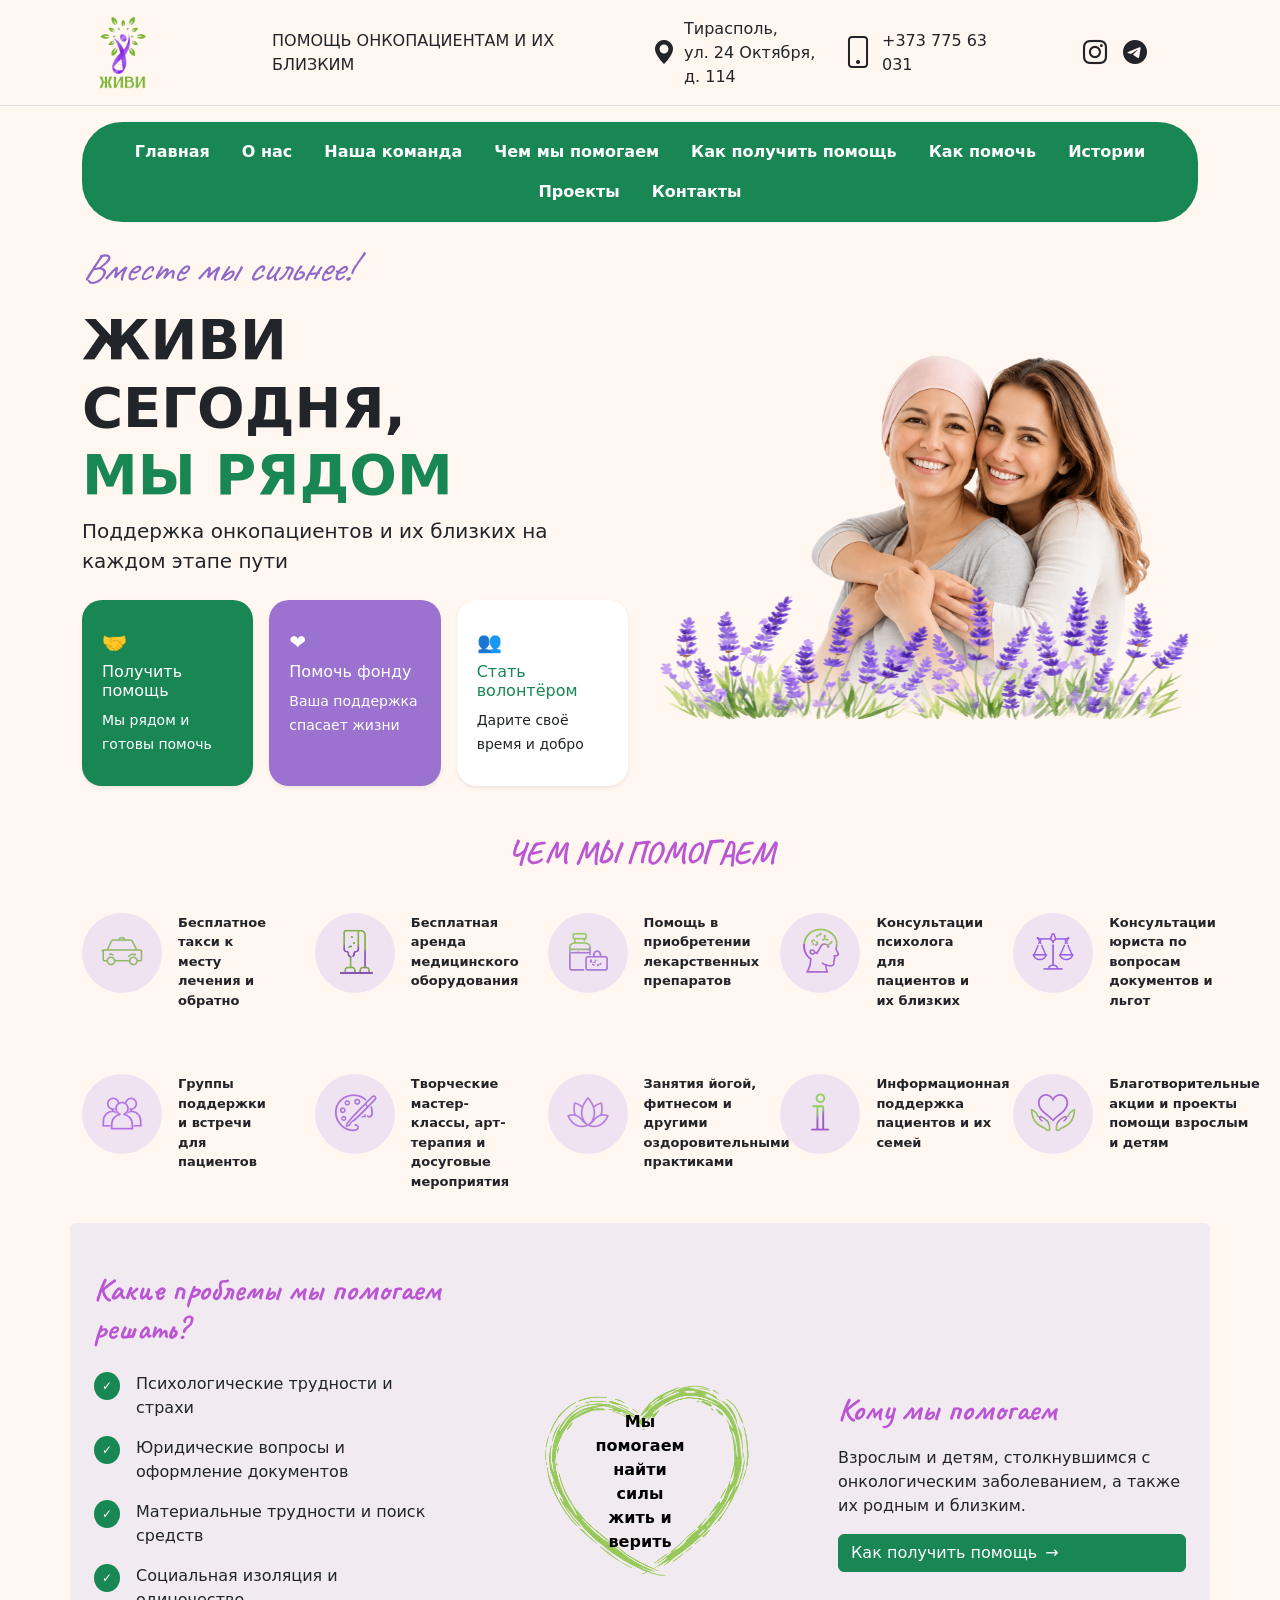
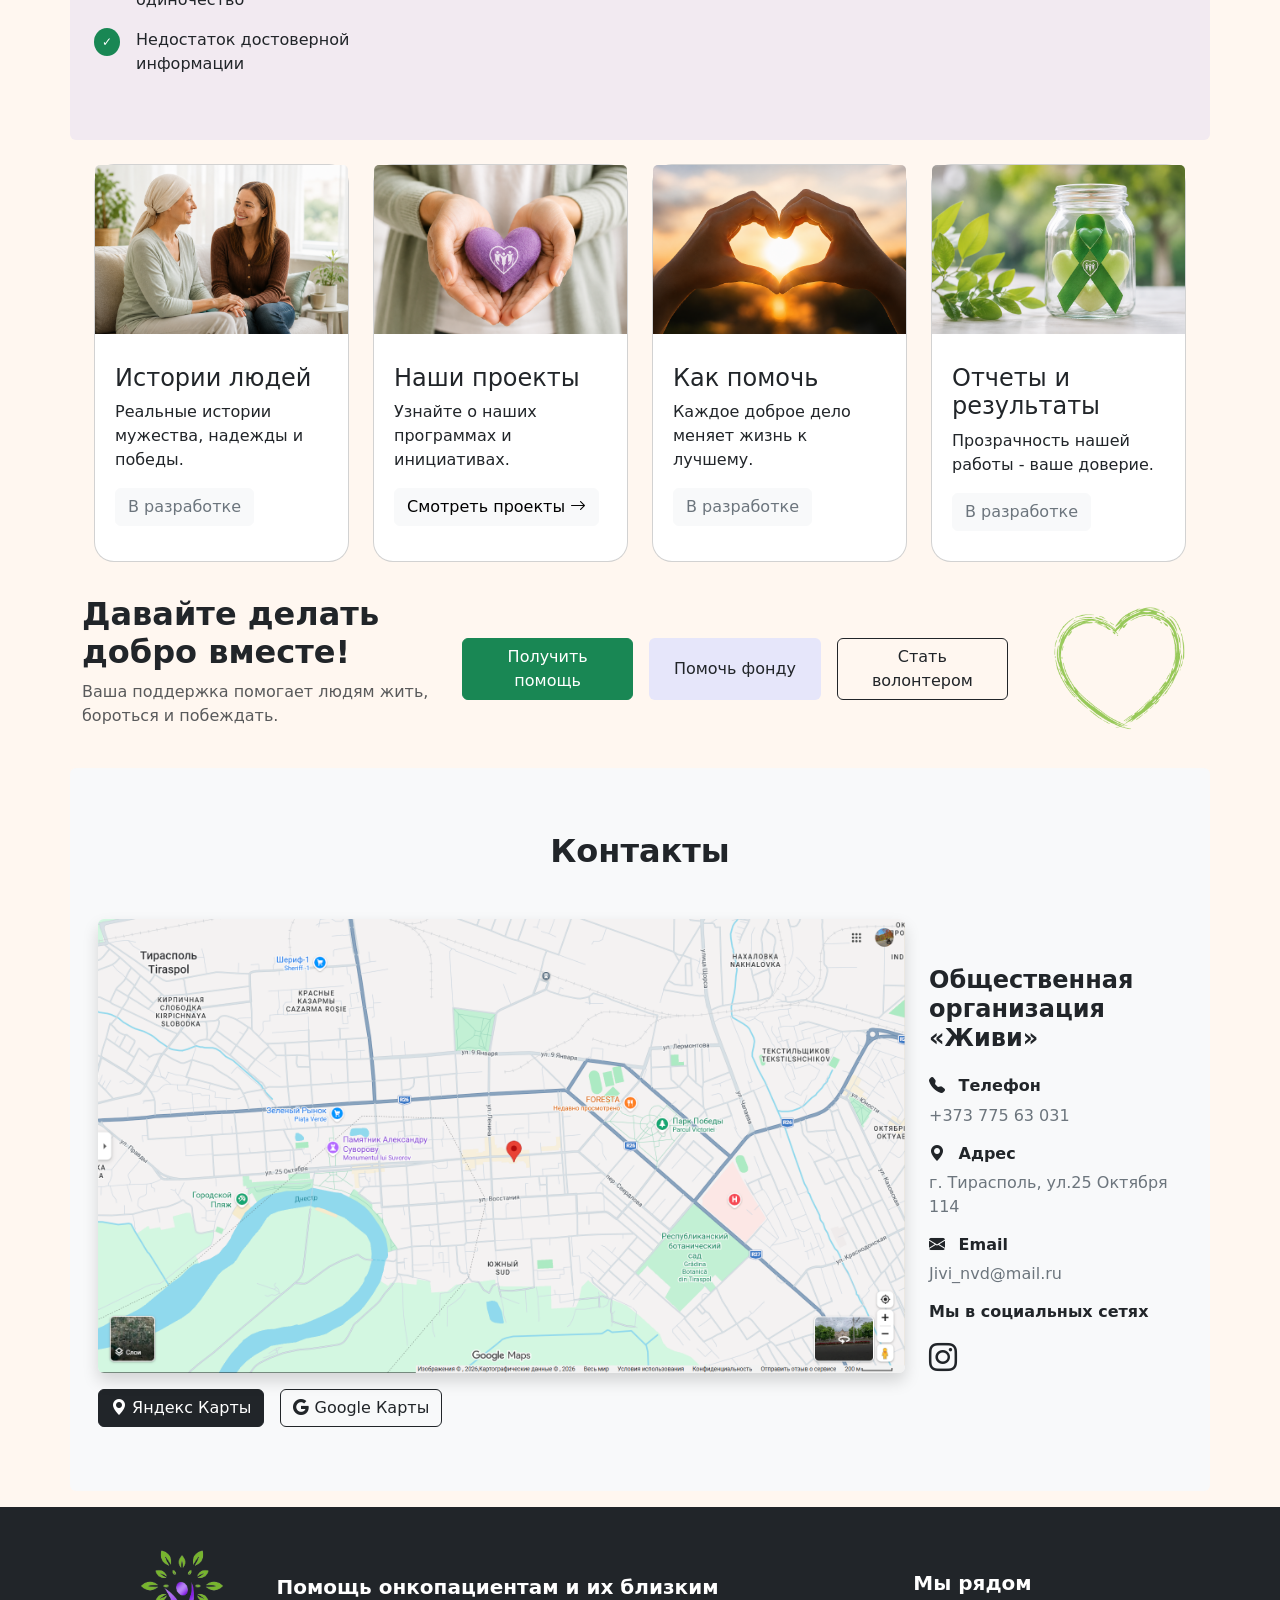
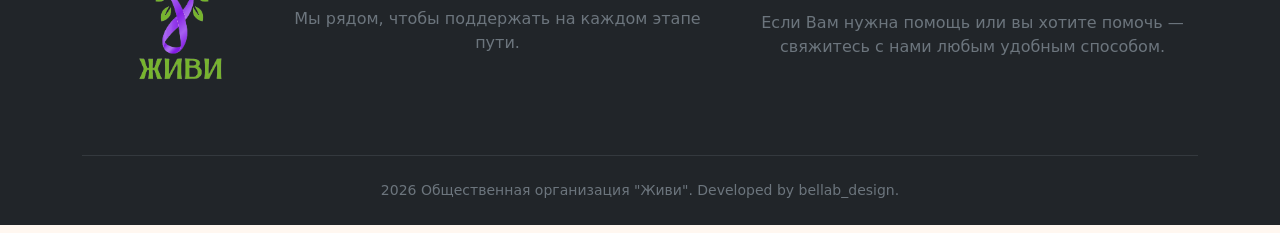
==== index.html @ e3b47ff2 "Изменение ссылок на интсграм, телеграм" ====
<!doctype html>
<html lang="ru">
<head>
    <title>ОО «Живи» — помощь онкологическим больным в Приднестровье</title>
    <meta charset="utf-8">
    <meta name="viewport" content="width=device-width, initial-scale=1">


    <meta name="description"
          content="ОО «Живи» помогает онкологическим больным и их семьям в Приднестровье. Юридическая, психологическая и социальная помощь, поддержка пациентов.">

    <meta name="keywords"
          content="Живи, помощь онкобольным, помощь больным раком, Приднестровье, Тирасполь, благотворительность">

    <meta name="author" content="ОО «Живи»">

    <meta property="og:title" content="ОО «Живи» — помощь и поддержка">

    <meta property="og:description" content="Помощь онкологическим больным и их семьям">

    <meta property="og:type" content="website">

    <meta property="og:image" content="https://jivi.pmr.md/icons/header/logo.png">

    <meta property="og:url" content="https://jivi.pmr.md">

    <meta property="og:locale" content="ru_RU">


    <!-- Favicon -->
    <link rel="icon" href="https://jivi.pmr.md/icons/favicon.png" type="image/png">

    <!-- Bootstrap Icons -->
    <link rel="stylesheet" href="https://cdn.jsdelivr.net/npm/bootstrap-icons@1.11.3/font/bootstrap-icons.min.css">
    <link href="https://fonts.googleapis.com/css2?family=Caveat:wght@400;500;600;700&display=swap" rel="stylesheet">
    <link href="https://cdn.jsdelivr.net/npm/bootstrap@5.3.8/dist/css/bootstrap.min.css" rel="stylesheet"
          integrity="sha384-sRIl4kxILFvY47J16cr9ZwB07vP4J8+LH7qKQnuqkuIAvNWLzeN8tE5YBujZqJLB" crossorigin="anonymous">
    <link rel="stylesheet" href="css/style.css">


    <script type="application/ld+json">
        {
            "@context": "https://schema.org",
            "@type": "NGO",
            "name": "ОО «Живи»",
            "url": "https://jivi.pmr.md",
            "logo": "https://jivi.pmr.md/icons/header/logo.png",
            "description": "Общественная организация «Живи» оказывает помощь людям с онкологическими заболеваниями в Приднестровье.",
            "telephone": "+37377763031",
            "areaServed": {
                "@type": "Place",
                "name": "Приднестровье"
            },
            "address": {
                "@type": "PostalAddress",
                "addressLocality": "Тирасполь",
                "addressCountry": "MD"
            },
            "sameAs": [
                "https://www.instagram.com/jivi.onko.help/"
            ]
        }
    </script>
</head>

<body style="background-color: #FFF7F0;">

<!--Header-->

<header class="border-bottom">
    <div class="container">

        <div class="row align-items-center gy-2">

            <!-- LOGO -->
            <div class="col-12 col-sm-6 col-md-3 col-lg-2 text-center text-sm-start">
                <img src="icons/header/logo7.png" class="img-fluid logo w-50 p-3" alt="Логотип общественной организации «Живи»">
            </div>

            <!-- TITLE -->
            <div class="col-12 col-sm-6 col-md-3 col-lg-4 text-center text-sm-start">
                ПОМОЩЬ ОНКОПАЦИЕНТАМ И ИХ БЛИЗКИМ
            </div>

            <!-- ADDRESS -->
            <div class="col-12 col-md-3 col-lg-2 d-flex justify-content-center justify-content-md-start align-items-center">
                <i class="bi bi-geo-alt-fill me-2 fs-4"></i>
                <div class="text-center text-md-start">
                    Тирасполь,<br>ул. 24 Октября, д. 114
                </div>
            </div>

            <!-- PHONE -->
            <div class="col-12 col-md-3 col-lg-2 d-flex justify-content-center justify-content-md-start align-items-center">
                <i class="bi bi-phone me-2 fs-2"></i>
                <div class="text-center text-md-start">
                    +373 775 63 031
                </div>
            </div>

            <!-- SOCIAL -->
            <div class="col-12 col-lg-2 d-flex justify-content-center gap-3 fs-5">
                <a href="https://www.instagram.com/jivi.onko.help/" class="text-dark fs-4">
                    <i class="bi bi-instagram"></i>
                </a>
                <a href="https://t.me/team_live_pmr" class="text-dark fs-4">
                    <i class="bi bi-telegram"></i>
                </a>
            </div>
        </div>

    </div>
</header>

<main>

    <!--SEO-->

    <h1 class="visually-hidden">
        ОО «Живи» — помощь онкологическим больным в Приднестровье
    </h1>

    <!--Navbar-->

    <nav class="container mt-3">
        <div class="nav-wrapper bg-success">

            <ul class="nav justify-content-center fw-bold">
                <li class="nav-item">
                    <a class="nav-link text-white" href="#">Главная</a>
                </li>
                <li class="nav-item">
                    <h2 class="visually-hidden">О нас</h2>
                    <a class="nav-link text-white" href="aboutUs.html">О нас</a>
                </li>
                <li class="nav-item">
                    <a class="nav-link text-white" href="aboutUs.html">Наша команда</a>
                </li>
                <li class="nav-item">
                    <h2 class="visually-hidden">Чем мы помогаем</h2>
                    <a class="nav-link text-white" href="#howWeHelp">Чем мы помогаем</a>
                </li>
                <li class="nav-item">
                    <h2 class="visually-hidden">Как
                        получить помощь</h2>
                    <a class="nav-link text-white"
                       href="https://script.google.com/macros/s/AKfycbxw59tQyIM1d8YLB3hkDJE_vOP5R05TKjmcQnooV4Htfi9WeLGyunVq6LcLWtBX8lw/exec">Как
                        получить помощь</a>
                </li>
                <li class="nav-item">
                    <h2 class="visually-hidden">Как помочь</h2>
                    <a class="nav-link text-white" href="#">Как помочь</a>
                </li>
                <li class="nav-item">
                    <a class="nav-link text-white" href="#">Истории</a>
                </li>
                <li class="nav-item">
                    <a class="nav-link text-white" href="#">Проекты</a>
                </li>
                <li class="nav-item">
                    <h2 class="visually-hidden">Контакты</h2>
                    <a class="nav-link text-white" href="index.html#contacts">Контакты</a>
                </li>
            </ul>

        </div>
    </nav>

    <!--Hero-->

    <section class="hero p-3 m-3>">
        <div class="container">
            <div class="row align-items-center">

                <!-- Левая колонка -->
                <div class="col-lg-6 text-left text-lg-start">

                    <p class="text-purple fst-italic mb-2 together fs-1">
                        Вместе мы сильнее!
                    </p>

                    <h1 class="display-4 fw-bold">
                        ЖИВИ СЕГОДНЯ,<br>
                        <span class="text-success">МЫ РЯДОМ</span>
                    </h1>

                    <p class="lead mb-4">
                        Поддержка онкопациентов и их близких
                        на каждом этапе пути
                    </p>

                    <div class="row g-3">

                        <div class="col-md-4">
                            <a href="https://script.google.com/macros/s/AKfycbxw59tQyIM1d8YLB3hkDJE_vOP5R05TKjmcQnooV4Htfi9WeLGyunVq6LcLWtBX8lw/exec"
                               class="text-decoration-none">
                                <div class="card h-100 border-0 shadow-sm bg-success text-white">
                                    <div class="card-body">
                                        <h5>🤝</h5>
                                        <h6>Получить помощь</h6>
                                        <small>Мы рядом и готовы помочь</small>
                                    </div>
                                </div>
                            </a>
                        </div>

                        <div class="col-md-4">
                            <div class="card h-100 border-0 shadow-sm text-white"
                                 style="background:#9b72cf;">
                                <div class="card-body">
                                    <h5>❤</h5>
                                    <h6>Помочь фонду</h6>
                                    <small>Ваша поддержка спасает жизни</small>
                                </div>
                            </div>
                        </div>

                        <div class="col-md-4">
                            <div class="card h-100 border-0 shadow-sm">
                                <div class="card-body">
                                    <h5>👥</h5>
                                    <h6 class="text-success">Стать волонтёром</h6>
                                    <small>Дарите своё время и добро</small>
                                </div>
                            </div>
                        </div>

                    </div>

                </div>

                <div class="col-lg-6 text-center pt-3 mt-4">
                    <div class="position-relative d-inline-block">

                        <!-- Основная картинка -->
                        <div class="image-wrapper position-relative">
                            <img src="hero/main2.png"
                                 class="img-fluid"
                                 alt="Поддержка онкопациентов и их близких в Приднестровье">
                            <div class="blur-bottom"></div>
                        </div>

                        <!-- Нижняя картинка -->
                        <img src="hero/purple-lavender.webp"
                             class="position-absolute start-50 translate-middle-x"
                             style="
            bottom: -25px;
            width:100%;
            height:50%;
            z-index:2;
         "
                             alt="">

                    </div>
                </div>


            </div>
        </div>
    </section>


    <!--Чем мы помогаем-->

    <h2 class="text-center mb-4 fw-bold together m-3 p-3" id="howWeHelp">ЧЕМ МЫ ПОМОГАЕМ</h2>

    <div class="container">
        <div class="row row-cols-1 row-cols-sm-2 row-cols-md-3 row-cols-lg-5 g-5">

            <div class="col d-flex align-items-start gap-3">
                <div class="icon-circle">
                    <img src="icons/howWeHelp/1taxi.png"
                         alt="Бесплатное такси для онкопациентов до места лечения">
                </div>
                <p class="help-text fw-bold">Бесплатное такси к месту лечения и обратно</p>
            </div>

            <div class="col d-flex align-items-start gap-3">
                <div class="icon-circle">
                    <img src="icons/howWeHelp/2medEquip.png"
                         alt="Бесплатная аренда медицинского оборудования для пациентов">
                </div>
                <p class="help-text fw-bold">Бесплатная аренда медицинского оборудования</p>
            </div>

            <div class="col d-flex align-items-start gap-3">
                <div class="icon-circle">
                    <img src="icons/howWeHelp/3medc.png"
                         alt="Помощь в приобретении лекарств для онкопациентов">
                </div>
                <p class="help-text fw-bold">Помощь в приобретении лекарственных препаратов</p>
            </div>

            <div class="col d-flex align-items-start gap-3">
                <div class="icon-circle">
                    <img src="icons/howWeHelp/4psycol.png"
                         alt="Психологическая помощь пациентам и их близким">
                </div>
                <p class="help-text fw-bold">Консультации психолога для пациентов и их близких</p>
            </div>

            <div class="col d-flex align-items-start gap-3">
                <div class="icon-circle">
                    <img src="icons/howWeHelp/5lawyer.png"
                         alt="Юридическая помощь онкопациентам по вопросам документов и льгот">
                </div>
                <p class="help-text fw-bold">Консультации юриста по вопросам документов и льгот</p>
            </div>

            <div class="col d-flex align-items-start gap-3">
                <div class="icon-circle">
                    <img src="icons/howWeHelp/6groups.png"
                         alt="Группы поддержки для пациентов и родственников">
                </div>
                <p class="help-text fw-bold">Группы поддержки и встречи для пациентов</p>
            </div>

            <div class="col d-flex align-items-start gap-3">
                <div class="icon-circle">
                    <img src="icons/howWeHelp/7creation.png"
                         alt="Творческие мастер-классы и арт-терапия для пациентов">
                </div>
                <p class="help-text fw-bold">Творческие мастер-классы, арт-терапия и досуговые мероприятия</p>
            </div>

            <div class="col d-flex align-items-start gap-3">
                <div class="icon-circle">
                    <img src="icons/howWeHelp/8fitness.png"  alt="Йога и оздоровительные занятия для пациентов">
                </div>
                <p class="help-text fw-bold">Занятия йогой, фитнесом и другими оздоровительными практиками</p>
            </div>

            <div class="col d-flex align-items-start gap-3">
                <div class="icon-circle">
                    <img src="icons/howWeHelp/9information.png"  alt="Информационная поддержка онкопациентов и семей">
                </div>
                <p class="help-text fw-bold">Информационная поддержка пациентов и их семей</p>
            </div>

            <div class="col d-flex align-items-start gap-3">
                <div class="icon-circle">
                    <img src="icons/howWeHelp/10charityEvents.png" alt="Благотворительные мероприятия общественной организации «Живи»">
                </div>
                <p class="help-text fw-bold">Благотворительные акции и проекты помощи взрослым и детям</p>
            </div>

        </div>
    </div>

    <!--Какие проблемы мы помогаем решать-->

    <div class="container rounded py-5 background-decor mt-3" style="background:#F2EAF1;">
        <div class="container">

            <div class="row align-items-center g-4">

                <!-- LEFT -->
                <div class="col-12 col-lg-4">

                    <h2 class="fw-bold mb-4 together">Какие проблемы мы помогаем решать?</h2>

                    <ul class="list-unstyled">
                        <li class="d-flex align-items-start mb-3">
                            <span class="badge rounded-circle bg-success me-3 p-2">✓</span>
                            Психологические трудности и страхи
                        </li>

                        <li class="d-flex align-items-start mb-3">
                            <span class="badge rounded-circle bg-success me-3 p-2">✓</span>
                            Юридические вопросы и оформление документов
                        </li>

                        <li class="d-flex align-items-start mb-3">
                            <span class="badge rounded-circle bg-success me-3 p-2">✓</span>
                            Материальные трудности и поиск средств
                        </li>

                        <li class="d-flex align-items-start mb-3">
                            <span class="badge rounded-circle bg-success me-3 p-2">✓</span>
                            Социальная изоляция и одиночество
                        </li>

                        <li class="d-flex align-items-start">
                            <span class="badge rounded-circle bg-success me-3 p-2">✓</span>
                            Недостаток достоверной информации
                        </li>
                    </ul>

                </div>

                <!-- CENTER -->
                <div class="col-12 col-lg-4 text-center">

                    <div class="position-relative d-inline-block">

                        <img src="img/heart.png" class="img-fluid" style="max-width:260px;" alt="Символ заботы и поддержки пациентов">

                        <div class="position-absolute top-50 start-50 translate-middle text-black fw-bold px-3">
                            Мы помогаем найти силы жить и верить
                        </div>

                    </div>

                </div>

                <!-- RIGHT -->
                <div class="col-12 col-lg-4">

                    <h2 class="fw-bold together">Кому мы помогаем</h2>

                    <p class="mt-3">
                        Взрослым и детям, столкнувшимся с онкологическим заболеванием,
                        а также их родным и близким.
                    </p>

                    <a href="https://script.google.com/macros/s/AKfycbxw59tQyIM1d8YLB3hkDJE_vOP5R05TKjmcQnooV4Htfi9WeLGyunVq6LcLWtBX8lw/exec"
                       class="btn btn-success mt-3 d-flex align-items-center gap-2">
                        Как получить помощь <span>→</span>
                    </a>

                </div>

            </div>
        </div>
    </div>

    <!--Разделы-->

    <div class="container p-4">
        <div class="row row-cols-1 row-cols-md-4 row-cols-sm-3 row-cols-xs-3 g-4">
            <div class="col">
                <div class="card h-100">
                    <img src="img/sections/stories.png" class="card-img-top" alt="Истории пациентов и людей, получивших поддержку">
                    <div class="card-body">
                        <h4 class="card-title">Истории людей</h4>
                        <p class="card-text">Реальные истории мужества, надежды и победы.</p>
                        <button type="button" class="btn btn-light text-secondary">В разработке</button>
                    </div>
                </div>
            </div>
            <div class="col">
                <div class="card h-100">
                    <img src="img/sections/projects.png" class="card-img-top" alt="Проекты общественной организации «Живи»">
                    <div class="card-body">
                        <h4 class="card-title">Наши проекты</h4>
                        <p class="card-text">Узнайте о наших программах и инициативах.</p>
                        <button type="button" class="btn btn-light">Смотреть проекты <i class="bi bi-arrow-right"></i>
                        </button>
                    </div>
                </div>
            </div>
            <div class="col">
                <div class="card h-100">
                    <img src="img/sections/howToHelp.png" class="card-img-top" alt="Способы помочь общественной организации «Живи»">
                    <div class="card-body">
                        <h4 class="card-title">Как помочь</h4>
                        <p class="card-text">Каждое доброе дело меняет жизнь к лучшему.</p>
                        <button type="button" class="btn btn-light text-secondary">В разработке</button>
                    </div>
                </div>
            </div>
            <div class="col">
                <div class="card h-100">
                    <img src="img/sections/reportsAndResults.png" class="card-img-top" alt="Отчеты и результаты работы организации «Живи»">
                    <div class="card-body">
                        <h4 class="card-title">Отчеты и результаты</h4>
                        <p class="card-text">Прозрачность нашей работы - ваше доверие.</p>
                        <button type="button" class="btn btn-light text-secondary">В разработке</button>
                    </div>
                </div>
            </div>
        </div>
    </div>

    <!--Новости и мероприятия-->
    <!--<div class="container p-4">
        <div class="row g-4">

            &lt;!&ndash; ЛЕВАЯ КОЛОНКА &ndash;&gt;
            <div class="col-lg-7">

                <div class="light-lavender rounded p-3 h-100">

                    <h2 class="text-center mb-4 fw-bold together">
                        Новости и мероприятия
                    </h2>

                    <div class="row row-cols-1 row-cols-md-3 g-3">

                        <div class="col">
                            <div class="card h-100">
                                <img src="img/sections/stories.png" class="card-img-top"
                                     style="height: 160px; object-fit: cover;" alt="">
                                <div class="card-body">
                                    <h5 class="card-title">22.07.2026</h5>
                                    <p class="card-text">Занятие по йоге для наших подопечных</p>
                                </div>
                            </div>
                        </div>

                        <div class="col">
                            <div class="card h-100">
                                <img src="img/sections/reportsAndResults.png" class="card-img-top"
                                     style="height: 160px; object-fit: cover;" alt="">
                                <div class="card-body">
                                    <h5 class="card-title">12.09.2026</h5>
                                    <p class="card-text">Благотворительная акция "Подари надежду"</p>
                                </div>
                            </div>
                        </div>

                        <div class="col">
                            <div class="card h-100">
                                <img src="img/sections/projects.png" class="card-img-top"
                                     style="height: 160px; object-fit: cover;" alt="">
                                <div class="card-body">
                                    <h5 class="card-title">08.11.2026</h5>
                                    <p class="card-text">Группа поддержки для пациентов и их близких</p>
                                </div>
                            </div>
                        </div>

                    </div>
                </div>

            </div>

            &lt;!&ndash; ПРАВАЯ КОЛОНКА &ndash;&gt;
            <div class="col-lg-5">

                <div class="light-lavender rounded p-3 h-100">

                    &lt;!&ndash; ПАРТНЕРЫ &ndash;&gt;
                    <h2 class="text-center mb-4 fw-bold together">
                        Наши партнеры
                    </h2>

                    <div class="card mb-4">
                        <div class="card-body">
                            <h5 class="card-title">Партнерская организация</h5>
                            <h6 class="card-subtitle mb-2 text-muted">Поддержка проекта</h6>
                            <div class="d-flex flex-wrap gap-3 align-items-center">

                                <img src="img/sections/howToHelp.png" class="partner-logo" alt="">
                                <img src="img/sections/projects.png" class="partner-logo" alt="">
                                <img src="img/sections/reportsAndResults.png" class="partner-logo" alt="">
                                <img src="img/sections/stories.png" class="partner-logo" alt="">

                            </div>
                        </div>
                    </div>

                    &lt;!&ndash; ОТЗЫВЫ &ndash;&gt;
                    <h2 class="text-center mb-4 fw-bold together">
                        Отзывы
                    </h2>

                    <div id="carouselExampleDark" class="carousel carousel-dark slide">

                        <div class="carousel-indicators">
                            <button type="button" data-bs-target="#carouselExampleDark" data-bs-slide-to="0"
                                    class="active"></button>
                            <button type="button" data-bs-target="#carouselExampleDark" data-bs-slide-to="1"></button>
                            <button type="button" data-bs-target="#carouselExampleDark" data-bs-slide-to="2"></button>
                        </div>

                        <div class="carousel-inner">

                            <div class="carousel-item active" data-bs-interval="3000">
                                <img src="img/sections/stories.png"
                                     class="d-block w-100"
                                     style="height: 220px; object-fit: cover;"
                                     alt="">
                                <div class="carousel-caption d-none d-md-block">
                                    <h5>Отзыв 1</h5>
                                    <p>Очень хороший проект</p>
                                </div>
                            </div>

                            <div class="carousel-item" data-bs-interval="3000">
                                <img src="img/sections/projects.png"
                                     class="d-block w-100"
                                     style="height: 220px; object-fit: cover;"
                                     alt="">
                                <div class="carousel-caption d-none d-md-block">
                                    <h5>Отзыв 2</h5>
                                    <p>Спасибо за помощь</p>
                                </div>
                            </div>

                            <div class="carousel-item" data-bs-interval="3000">
                                <img src="img/sections/reportsAndResults.png"
                                     class="d-block w-100"
                                     style="height: 220px; object-fit: cover;"
                                     alt="">
                                <div class="carousel-caption d-none d-md-block">
                                    <h5>Отзыв 3</h5>
                                    <p>Отличная организация</p>
                                </div>
                            </div>

                        </div>

                        <button class="carousel-control-prev" type="button" data-bs-target="#carouselExampleDark"
                                data-bs-slide="prev">
                            <span class="carousel-control-prev-icon"></span>
                        </button>

                        <button class="carousel-control-next" type="button" data-bs-target="#carouselExampleDark"
                                data-bs-slide="next">
                            <span class="carousel-control-next-icon"></span>
                        </button>

                    </div>

                </div>
            </div>

        </div>
    </div>-->

    <!--Давайте делать добро вместе-->

    <div class="container">
        <div class="row align-items-center g-4">

            <!-- ЛЕВАЯ ЧАСТЬ (текст) -->
            <div class="col-lg-4 col-12">
                <h2 class="fw-bold">
                    Давайте делать добро вместе!
                </h2>

                <p class="text-muted">
                    Ваша поддержка помогает людям жить, бороться и побеждать.
                </p>
            </div>

            <!-- ЦЕНТР (кнопки) -->
            <div class="col-lg-6 col-12 d-flex gap-3">


                <a href="https://script.google.com/macros/s/AKfycbxw59tQyIM1d8YLB3hkDJE_vOP5R05TKjmcQnooV4Htfi9WeLGyunVq6LcLWtBX8lw/exec"
                   class="btn btn-success w-100">
                    Получить помощь
                </a>

                <button class="btn btn-purple w-100">
                    Помочь фонду
                </button>

                <button class="btn btn-outline-dark w-100">
                    Стать волонтером
                </button>

            </div>

            <!-- ПРАВАЯ ЧАСТЬ (картинка) -->
            <div class="col-lg-2 col-12 text-center">
                <img src="img/heart.png" class="img-fluid" alt="">
            </div>

        </div>
    </div>

    <!-- КОНТАКТЫ -->

    <div class="container rounded p-3 my-3 bg-light">
        <section id="contacts" class="py-5 bg-light">

            <div class="container">

                <h2 class="text-center fw-bold mb-5">
                    Контакты
                </h2>

                <div class="row g-4 align-items-center">

                    <!-- КАРТА -->
                    <div class="col-lg-9">

                        <div class="ratio ratio-16x9 rounded overflow-hidden shadow">
                            <img
                                    src="img/map.png"
                                    alt="Расположение офиса ОО «Живи» в Тирасполе на карте"
                                    class="img-fluid"
                                    loading="lazy">
                        </div>

                        <div class="d-flex gap-3 mt-3">

                            <a href="https://yandex.md/maps/-/CTf3eS15"
                               target="_blank"
                               class="btn btn-dark">
                                <i class="bi bi-geo-alt-fill"></i>
                                Яндекс Карты
                            </a>

                            <a href="https://maps.app.goo.gl/hHtGGGiTGszc2ZJ8A"
                               target="_blank"
                               class="btn btn-outline-dark">
                                <i class="bi bi-google"></i>
                                Google Карты
                            </a>

                        </div>

                    </div>


                    <!-- ИНФОРМАЦИЯ -->
                    <div class="col-lg-3">

                        <h4 class="fw-bold mb-4">
                            Общественная организация «Живи»
                        </h4>


                        <div class="mb-3">
                            <h6 class="fw-bold">
                                <i class="bi bi-telephone-fill me-2"></i>
                                Телефон
                            </h6>

                            <p class="text-secondary">
                                +373 775 63 031
                            </p>
                        </div>


                        <div class="mb-3">
                            <h6 class="fw-bold">
                                <i class="bi bi-geo-alt-fill me-2"></i>
                                Адрес
                            </h6>

                            <p class="text-secondary">
                                г. Тирасполь, ул.25 Октября 114
                            </p>
                        </div>


                        <div class="mb-3">
                            <h6 class="fw-bold">
                                <i class="bi bi-envelope-fill me-2"></i>
                                Email
                            </h6>

                            <p class="text-secondary">
                                Jivi_nvd@mail.ru
                            </p>
                        </div>


                        <div>
                            <h6 class="fw-bold mb-3">
                                Мы в социальных сетях
                            </h6>

                            <div class="d-flex gap-3">

                                <a href="https://www.instagram.com/jivi.onko.help/"
                                   class="fs-3 text-dark">
                                    <i class="bi bi-instagram"></i>
                                </a>

                            </div>

                        </div>

                    </div>

                </div>

            </div>

        </section>
    </div>

</main>

<!-- footer -->

<footer class="bg-dark text-white py-2">
    <div class="container ">

        <div class="row g-4 align-items-center justify-content-center text-center">

            <!-- 1 КОЛОНКА -->
            <div class="col-lg-2 col-md-6 col-12 ">

                <img src="icons/header/logo.png" alt="Логотип общественной организации «Живи»" style="height:200px;" class="mb-3">
            </div>

            <!-- 2 КОЛОНКА -->
            <div class="col-lg-5 col-md-6 col-12">

                <h5 class="fw-bold">
                    Помощь онкопациентам и их близким
                </h5>

                <p class="text-secondary">
                    Мы рядом, чтобы поддержать на каждом этапе пути.
                </p>
            </div>


            <!-- 4 КОЛОНКА -->

            <!-- 5 КОЛОНКА -->
            <div class="col-lg-5 col-md-6 col-12">
                <h5 class="fw-bold mb-3">Мы рядом</h5>

                <p class="text-secondary">
                    Если Вам нужна помощь или вы хотите помочь —
                    свяжитесь с нами любым удобным способом.
                </p>
            </div>

        </div>

        <!-- НИЖНЯЯ ЛИНИЯ -->
        <hr class="border-secondary my-4">

        <div class="text-center text-secondary small mb-3">
            2026 Общественная организация "Живи". Developed by bellab_design.
        </div>


    </div>
</footer>


<!--<script src="js/tires.js"></script>
<script src="js/navbar.js"></script>-->

<script src="https://cdn.jsdelivr.net/npm/bootstrap@5.3.8/dist/js/bootstrap.bundle.min.js"
        integrity="sha384-FKyoEForCGlyvwx9Hj09JcYn3nv7wiPVlz7YYwJrWVcXK/BmnVDxM+D2scQbITxI"
        crossorigin="anonymous"></script>

</body>
</html>
---- css/style.css ----
.nav-wrapper {
  border-radius: 40px;
  padding: 10px 20px;
}


.together{
    font-family: 'Caveat', cursive;
    color: #BA55D3;
}

.violetHeart{
      width: 70%;
      max-width: 600px;
      height: auto;
}

.icon-circle {
  width: 80px;
  height: 80px;

  background-color: rgba(146, 112, 255, 0.2);

  border-radius: 70%;

  display: flex;
  justify-content: center;
  align-items: center;

  flex-shrink: 0; /* чтобы не сжимался в flex-контейнере */
}

.icon-circle img {
  width: 64px;
  height: 64px;

  object-fit: contain; /* сохраняет пропорции */
  flex-shrink: 0;      /* не деформируется в flex */
  display: block;
}

.icon-circle {
  background: rgba(146, 112, 255, 0.15);
  transition: 0.3s;
}

.icon-circle:hover {
  background: rgba(146, 112, 255, 0.3);
  transform: scale(1.05);
}

.help-text{
    font-size: 13px;
}

.background-decor {
  position: relative;
  overflow: hidden;
}

.violetHeart img {
    max-width: 180px;
}

.text-purple{
    color:#8f67c9;
}

.card{
    border-radius:20px;
}

.card-body{
    padding:30px 20px;
}

.partner-logo {
  height: 50px;
  width: auto;
  object-fit: contain;
  transition: 0.3s;
}

.light-lavender,
.btn-purple{
background-color: #E6E6FA;
}

.blur-bottom {
    position: absolute;
    bottom: 0;
    left: 0;
    width: 100%;
    height: 120px;
    background: linear-gradient(
        to bottom,
        transparent,
        #FFF7F0
    );
    pointer-events: none;
}
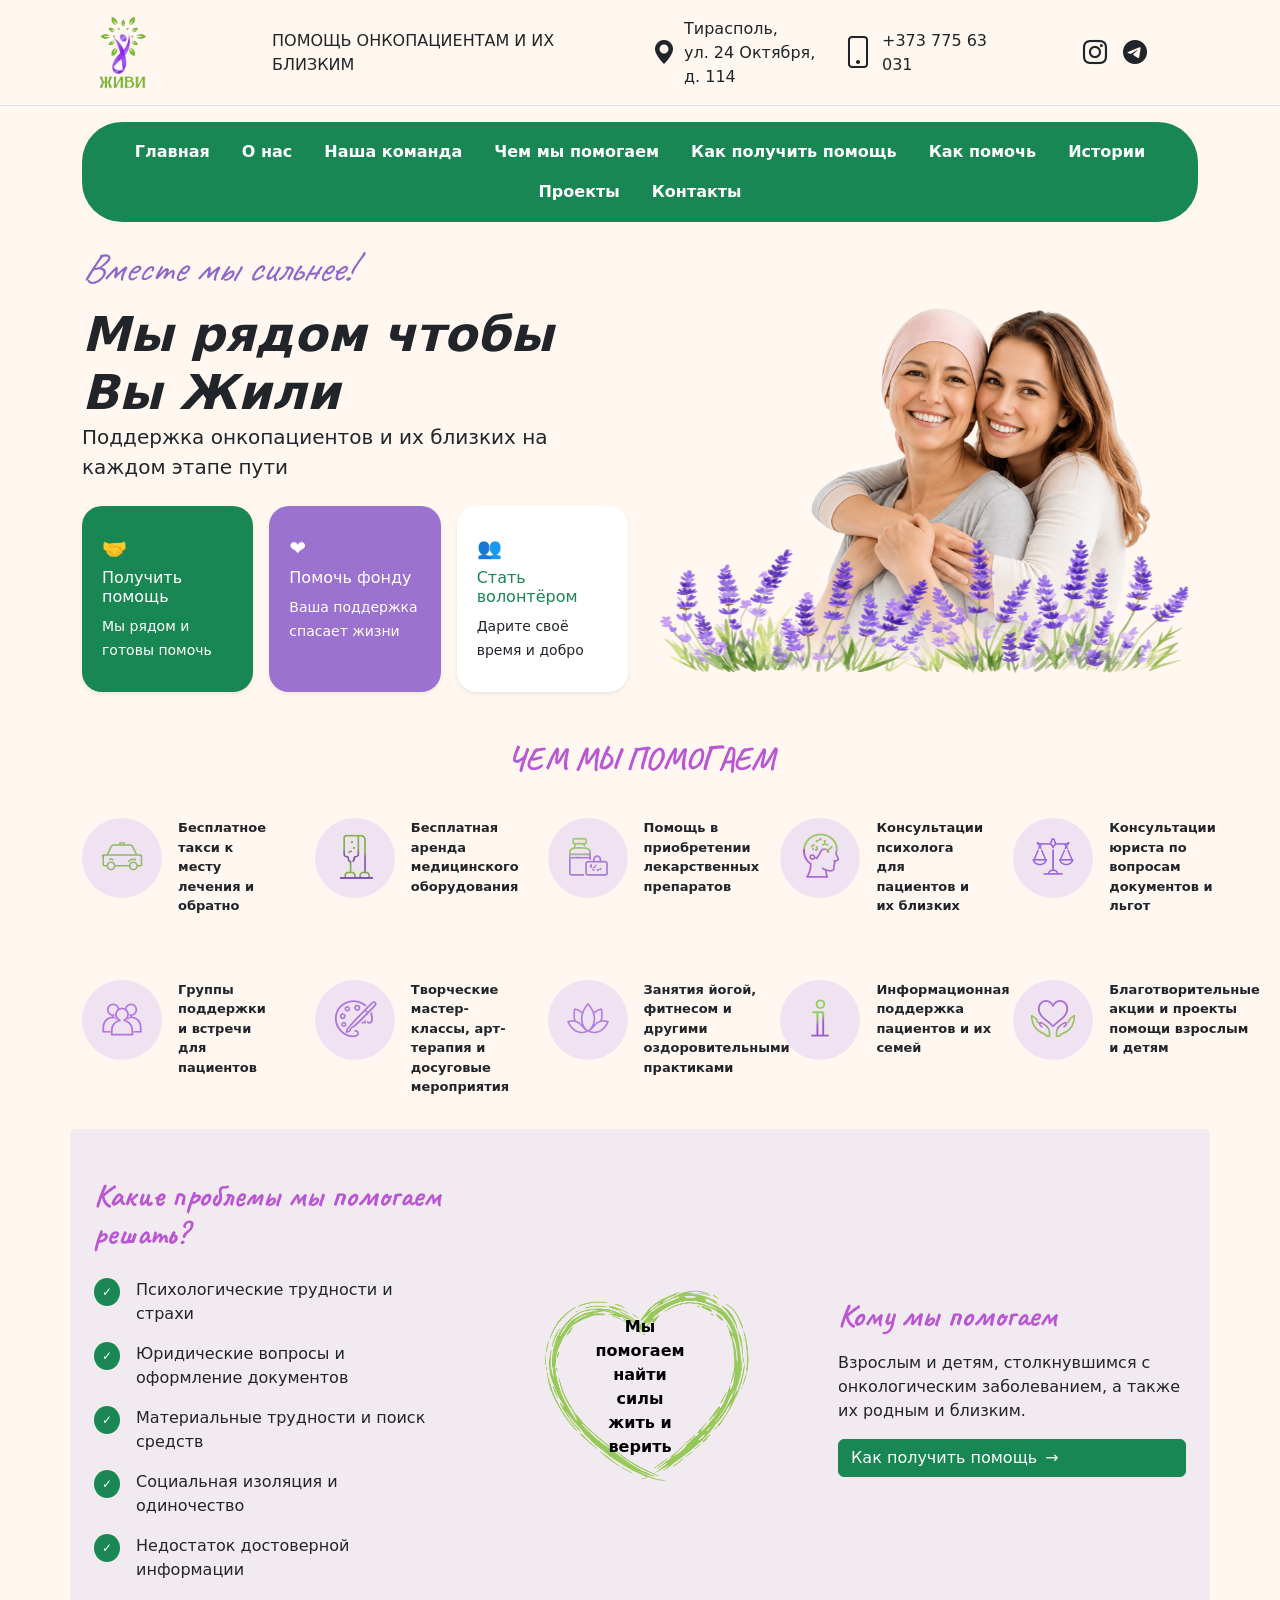
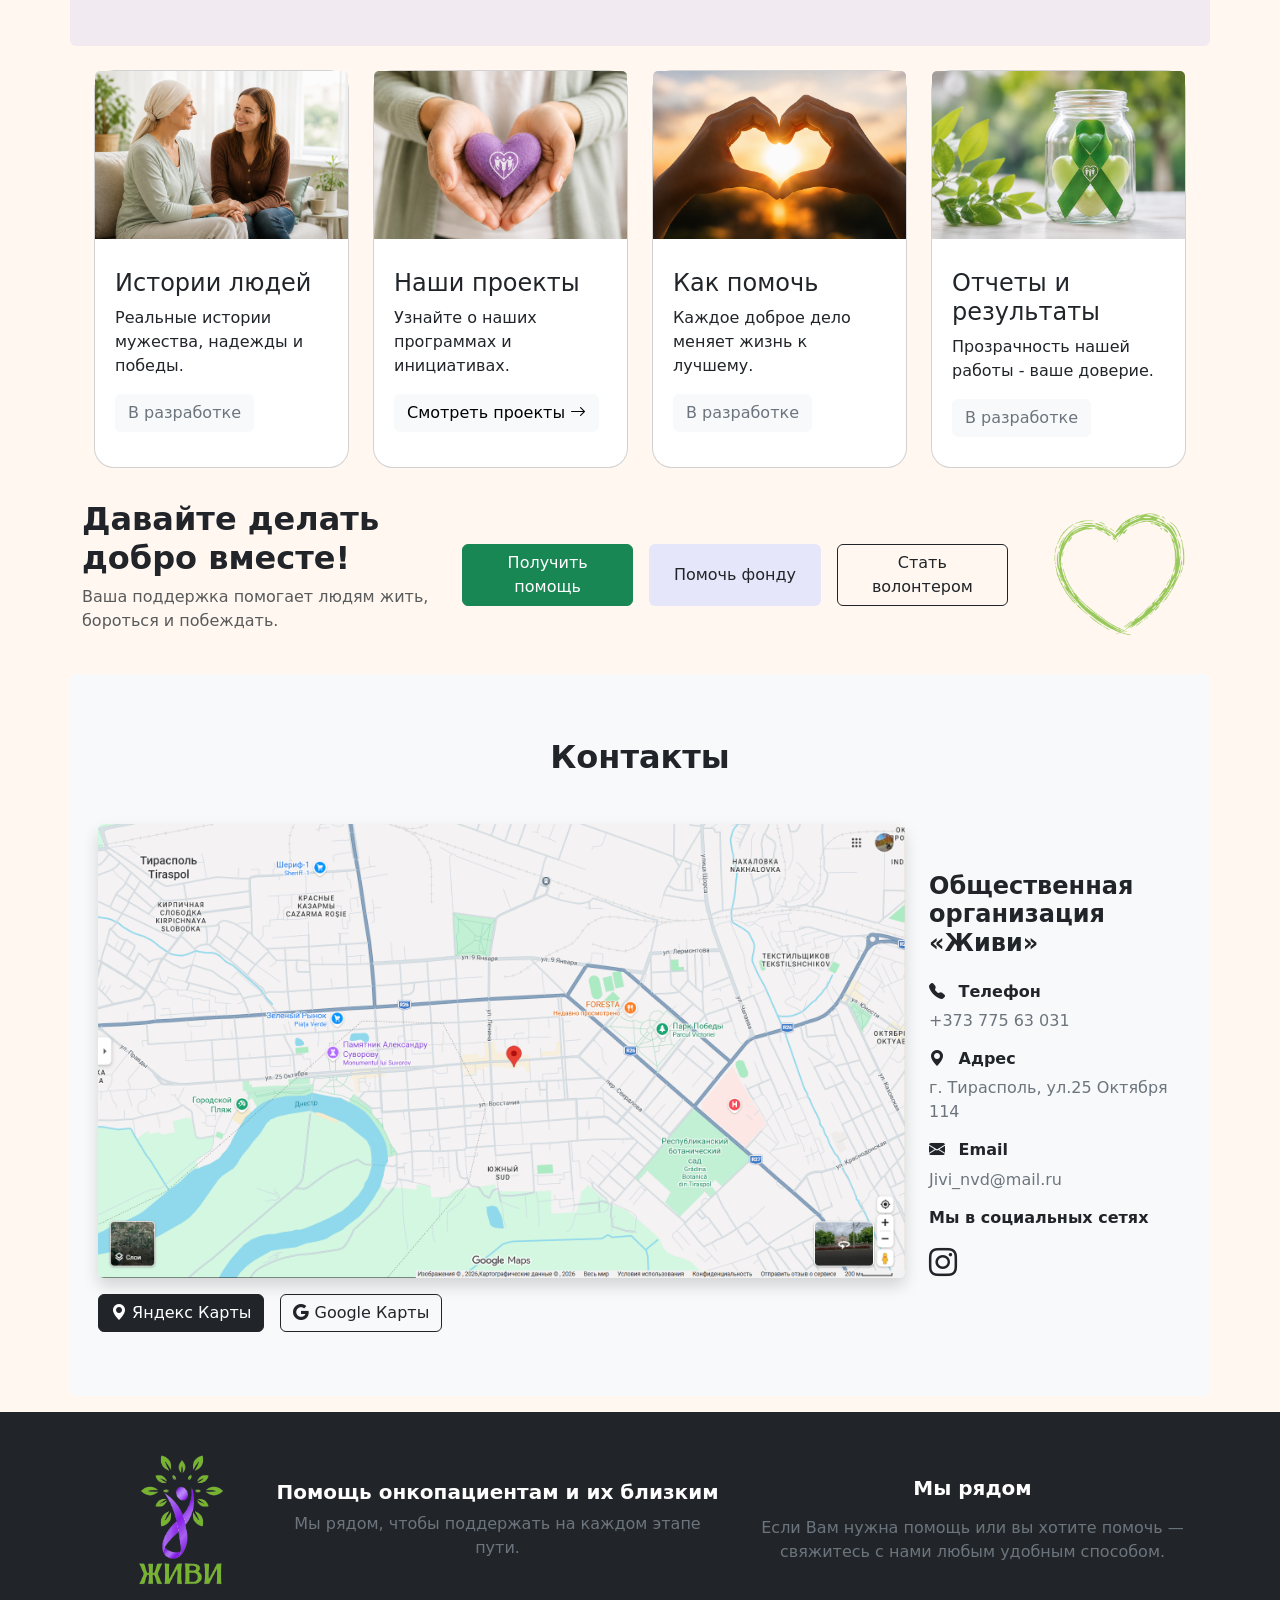
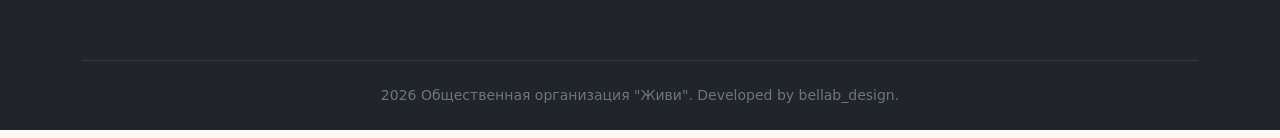
==== commit 892d6363: "Мы рядом чтобы Вы Жили" ====
--- a/index.html
+++ b/index.html
@@ -26,6 +26,7 @@
 
     <meta property="og:locale" content="ru_RU">
 
+    <link rel="canonical" href="https://jivi.pmr.md/">
 
     <!-- Favicon -->
     <link rel="icon" href="https://jivi.pmr.md/icons/favicon.png" type="image/png">
@@ -179,10 +180,9 @@
                         Вместе мы сильнее!
                     </p>
 
-                    <h1 class="display-4 fw-bold">
-                        ЖИВИ СЕГОДНЯ,<br>
-                        <span class="text-success">МЫ РЯДОМ</span>
-                    </h1>
+                    <div class="display-5 fw-bold fst-italic">
+                        Мы рядом чтобы Вы Жили<br>
+                    </div>
 
                     <p class="lead mb-4">
                         Поддержка онкопациентов и их близких
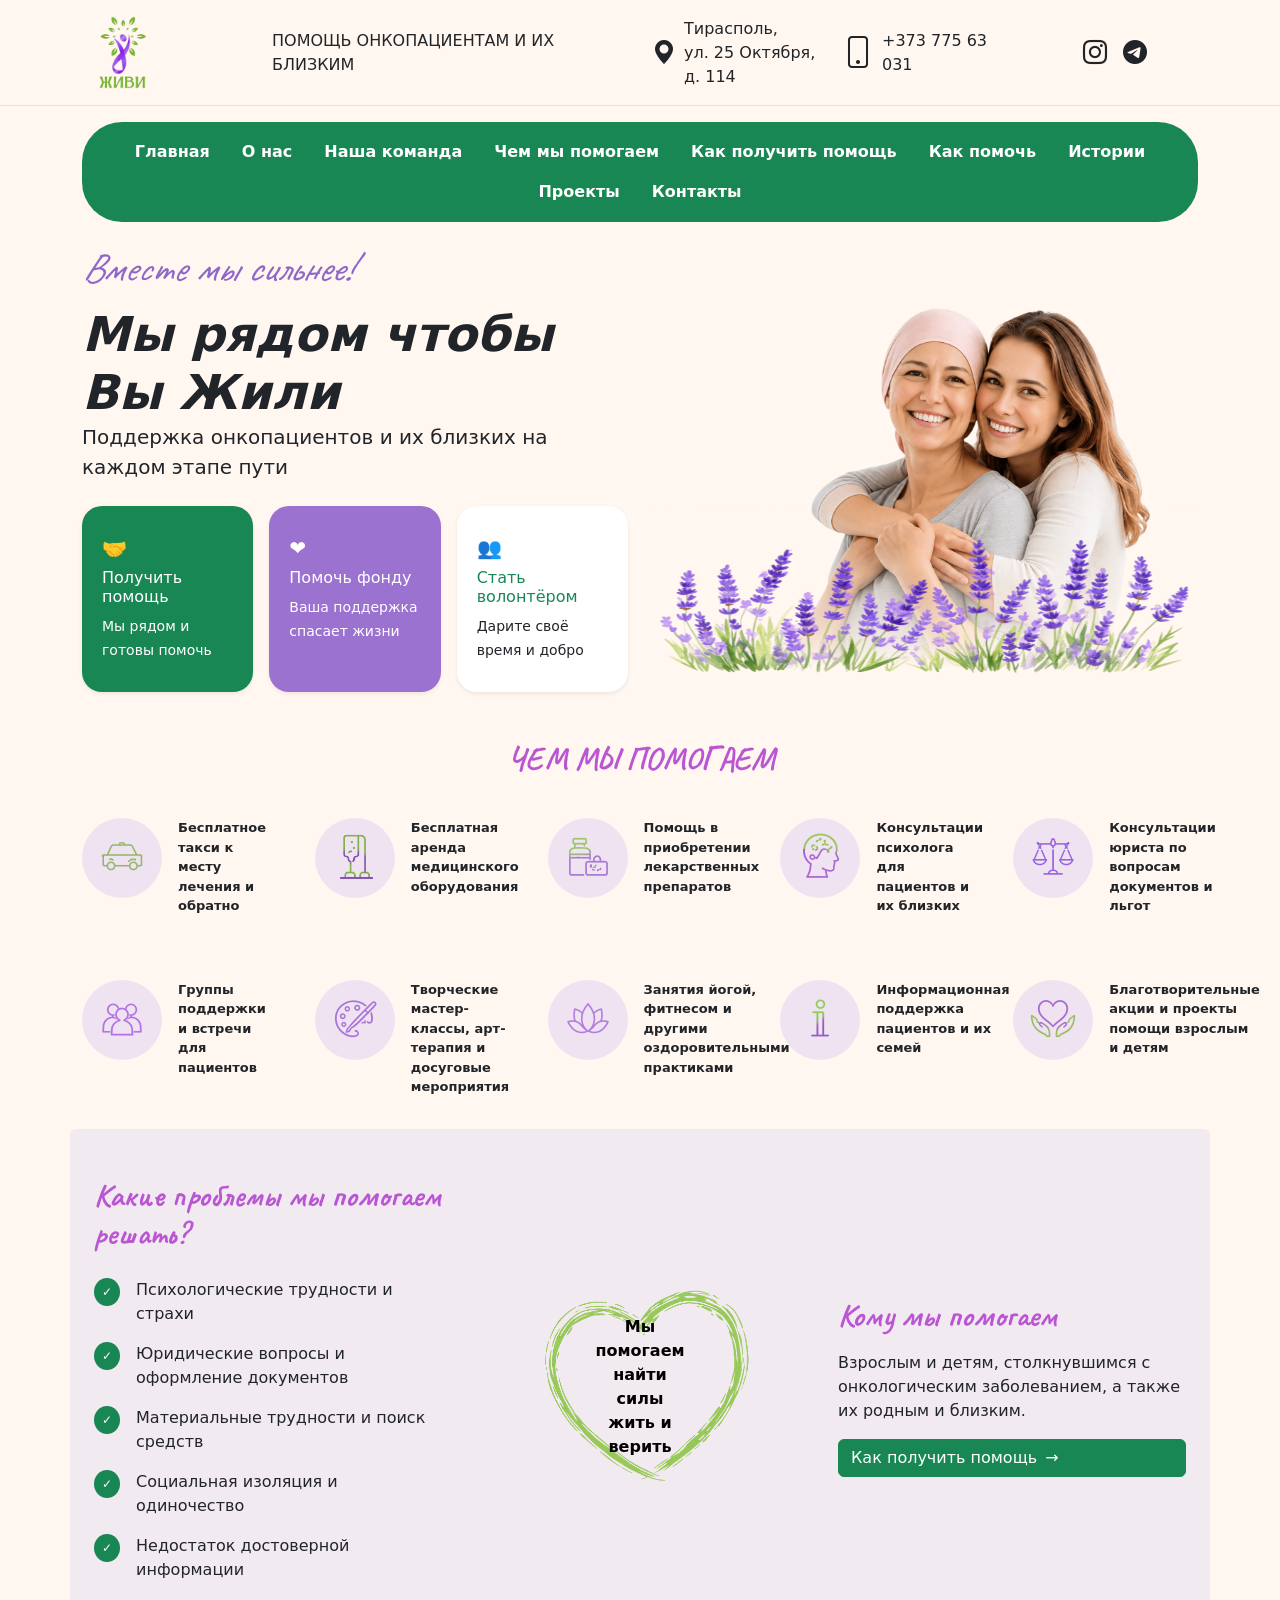
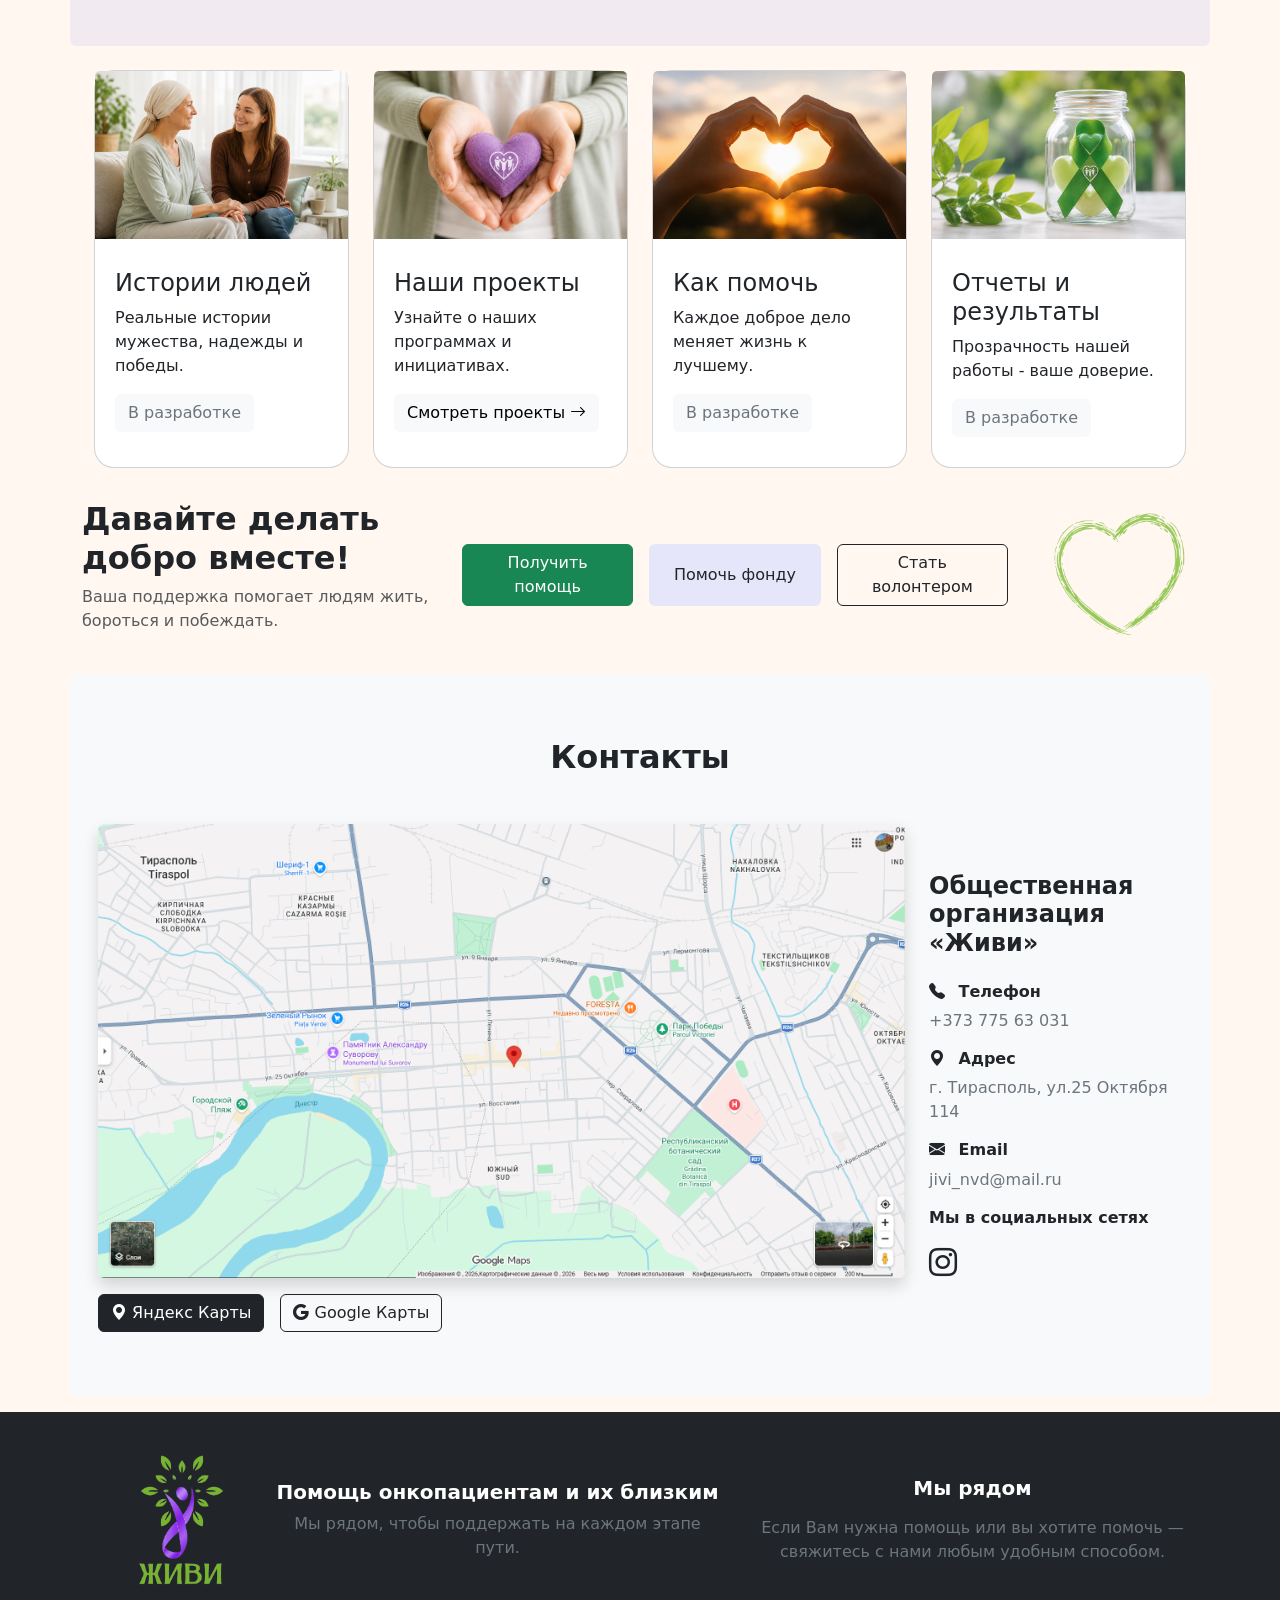
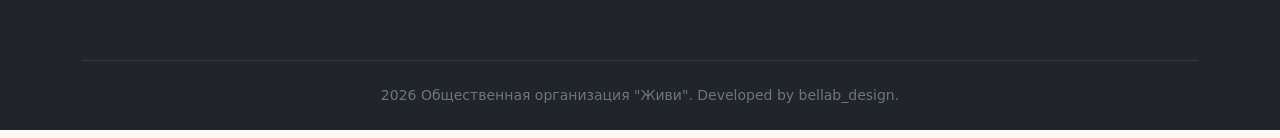
==== commit aa82ae88: "Исправлен адрес" ====
--- a/index.html
+++ b/index.html
@@ -87,7 +87,7 @@
             <div class="col-12 col-md-3 col-lg-2 d-flex justify-content-center justify-content-md-start align-items-center">
                 <i class="bi bi-geo-alt-fill me-2 fs-4"></i>
                 <div class="text-center text-md-start">
-                    Тирасполь,<br>ул. 24 Октября, д. 114
+                    Тирасполь,<br>ул. 25 Октября, д. 114
                 </div>
             </div>
 
@@ -746,7 +746,7 @@
                             </h6>
 
                             <p class="text-secondary">
-                                Jivi_nvd@mail.ru
+                                jivi_nvd@mail.ru
                             </p>
                         </div>
 
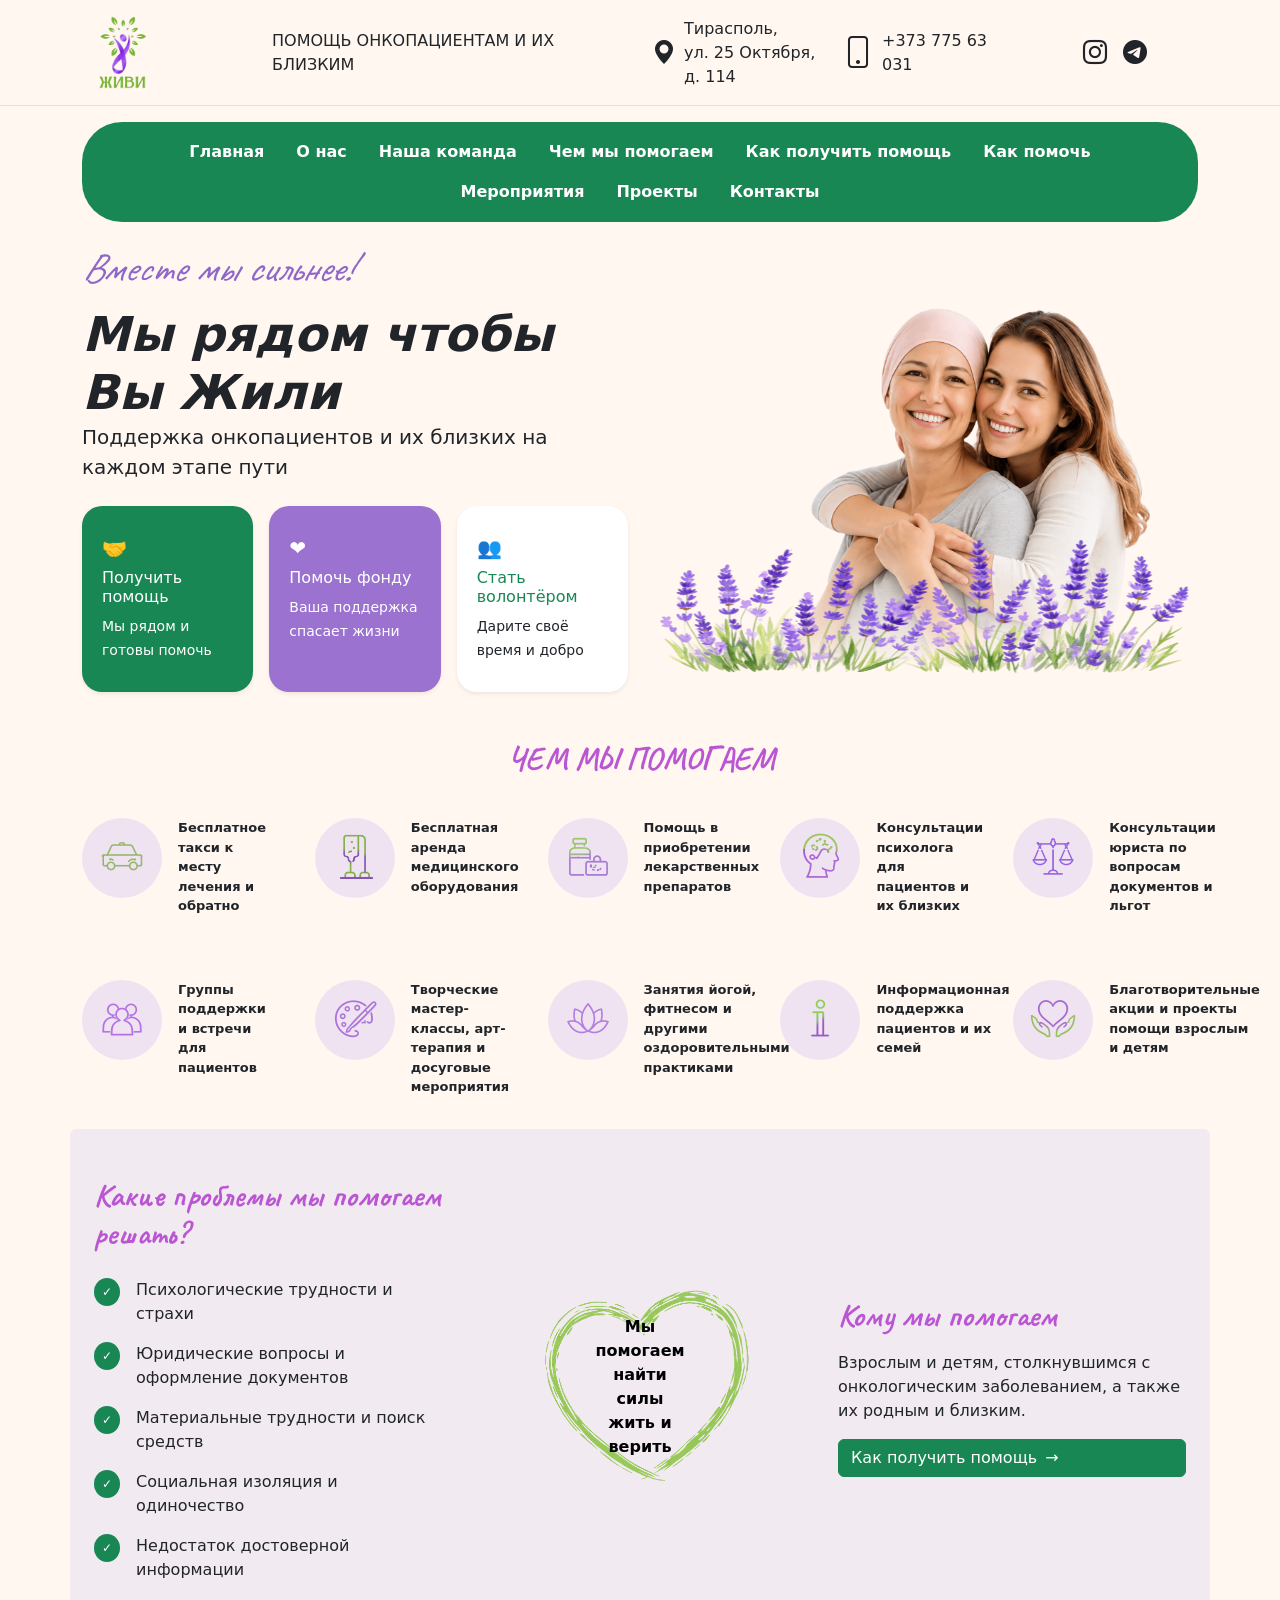
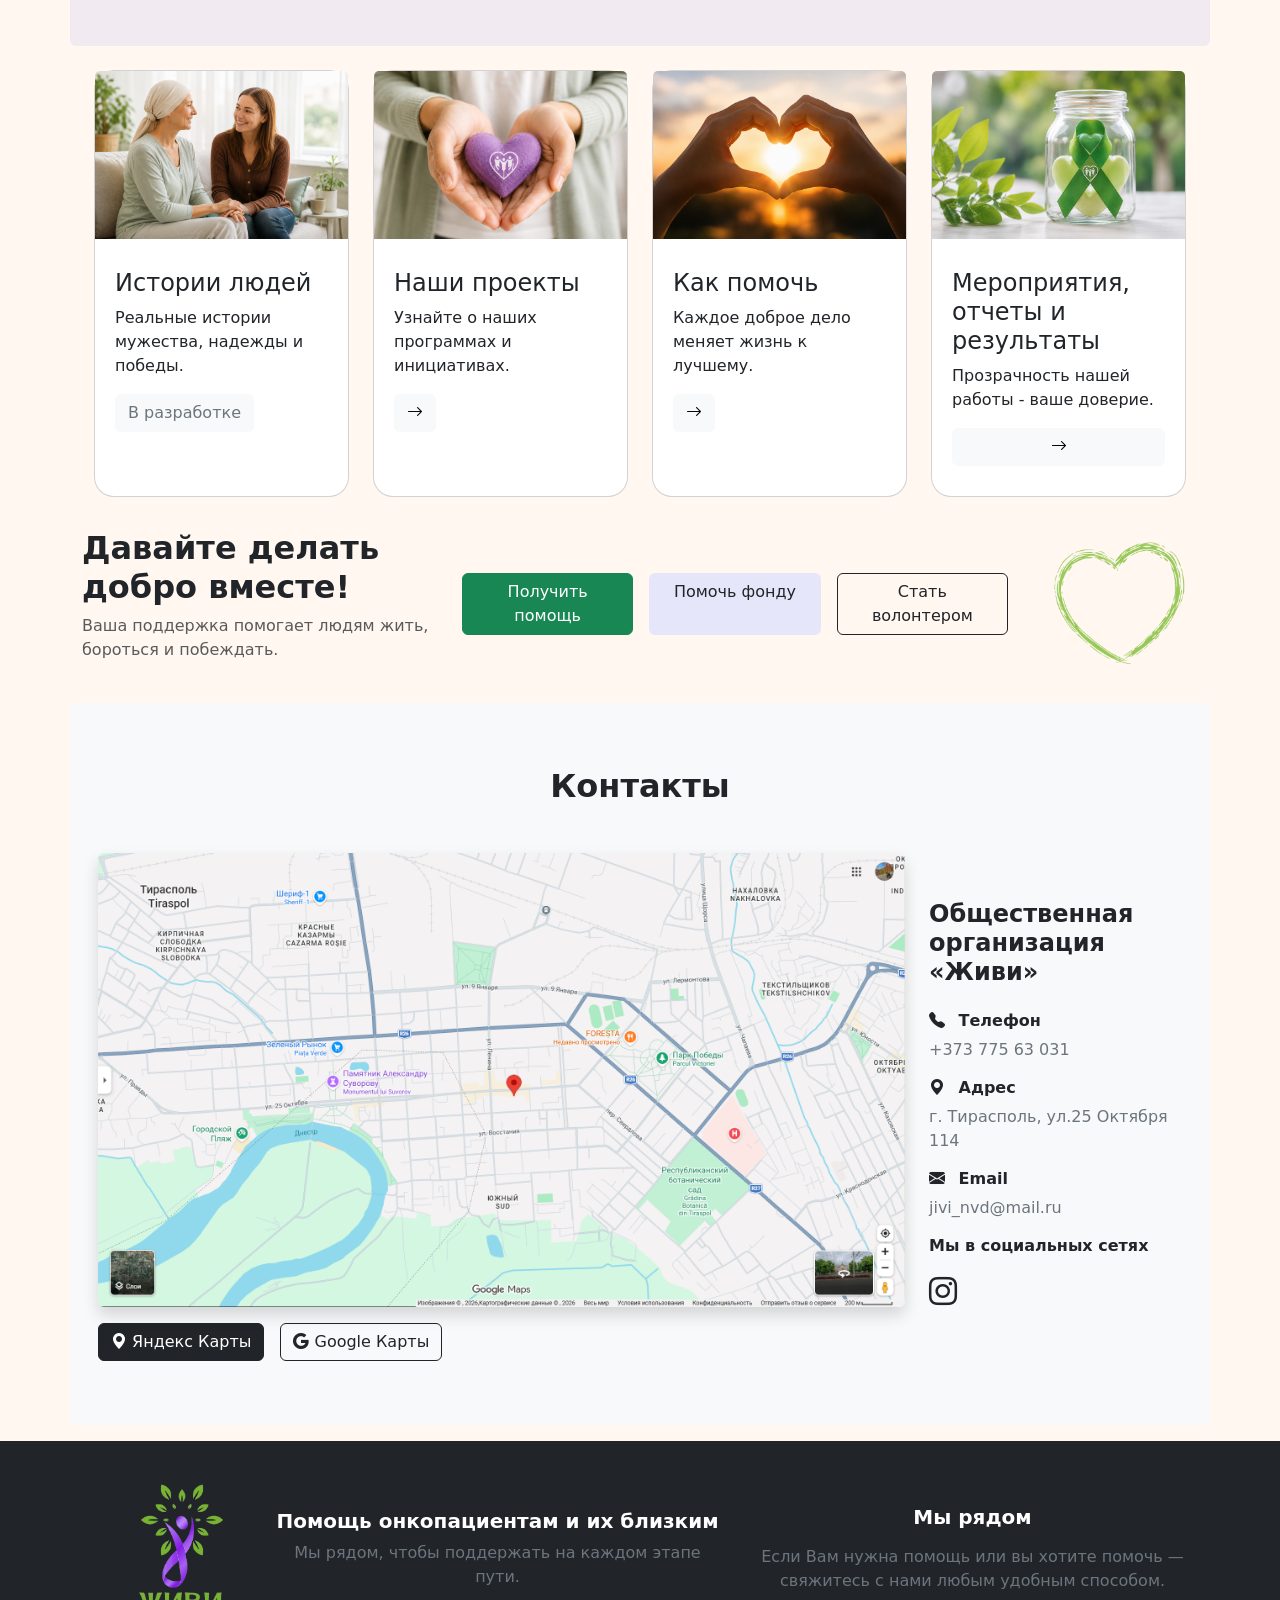
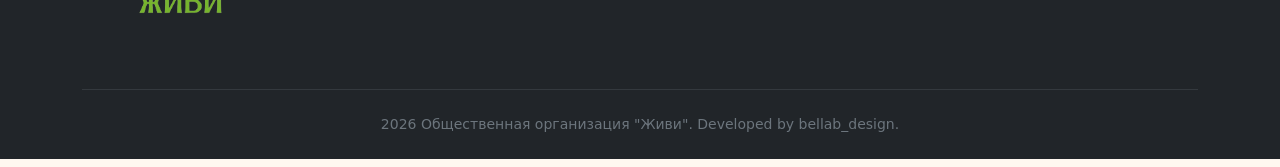
==== commit 4982ce4a: "Мероприятия" ====
--- a/index.html
+++ b/index.html
@@ -135,7 +135,7 @@
                     <a class="nav-link text-white" href="aboutUs.html">О нас</a>
                 </li>
                 <li class="nav-item">
-                    <a class="nav-link text-white" href="aboutUs.html">Наша команда</a>
+                    <a class="nav-link text-white" href="ourTeam.html">Наша команда</a>
                 </li>
                 <li class="nav-item">
                     <h2 class="visually-hidden">Чем мы помогаем</h2>
@@ -145,18 +145,18 @@
                     <h2 class="visually-hidden">Как
                         получить помощь</h2>
                     <a class="nav-link text-white"
-                       href="https://script.google.com/macros/s/AKfycbxw59tQyIM1d8YLB3hkDJE_vOP5R05TKjmcQnooV4Htfi9WeLGyunVq6LcLWtBX8lw/exec">Как
+                       href="https://script.google.com/macros/s/AKfycbxM1c7LnrcYfMW8fWRunZTEGgI8AjXnWWBZpgmiaH6TPeH-Q8tuLE4RS60luPx8Rjal/exec">Как
                         получить помощь</a>
                 </li>
                 <li class="nav-item">
                     <h2 class="visually-hidden">Как помочь</h2>
-                    <a class="nav-link text-white" href="#">Как помочь</a>
+                    <a class="nav-link text-white" href="howToHelp.html">Как помочь</a>
                 </li>
                 <li class="nav-item">
-                    <a class="nav-link text-white" href="#">Истории</a>
+                    <a class="nav-link text-white" href="events.html">Мероприятия</a>
                 </li>
                 <li class="nav-item">
-                    <a class="nav-link text-white" href="#">Проекты</a>
+                    <a class="nav-link text-white" href="ourProjects.html">Проекты</a>
                 </li>
                 <li class="nav-item">
                     <h2 class="visually-hidden">Контакты</h2>
@@ -192,7 +192,7 @@
                     <div class="row g-3">
 
                         <div class="col-md-4">
-                            <a href="https://script.google.com/macros/s/AKfycbxw59tQyIM1d8YLB3hkDJE_vOP5R05TKjmcQnooV4Htfi9WeLGyunVq6LcLWtBX8lw/exec"
+                            <a href="https://script.google.com/macros/s/AKfycbxM1c7LnrcYfMW8fWRunZTEGgI8AjXnWWBZpgmiaH6TPeH-Q8tuLE4RS60luPx8Rjal/exec"
                                class="text-decoration-none">
                                 <div class="card h-100 border-0 shadow-sm bg-success text-white">
                                     <div class="card-body">
@@ -205,6 +205,8 @@
                         </div>
 
                         <div class="col-md-4">
+                            <a href="howToHelp.html"
+                               class="text-decoration-none">
                             <div class="card h-100 border-0 shadow-sm text-white"
                                  style="background:#9b72cf;">
                                 <div class="card-body">
@@ -213,6 +215,7 @@
                                     <small>Ваша поддержка спасает жизни</small>
                                 </div>
                             </div>
+                            </a>
                         </div>
 
                         <div class="col-md-4">
@@ -413,7 +416,7 @@
                         а также их родным и близким.
                     </p>
 
-                    <a href="https://script.google.com/macros/s/AKfycbxw59tQyIM1d8YLB3hkDJE_vOP5R05TKjmcQnooV4Htfi9WeLGyunVq6LcLWtBX8lw/exec"
+                    <a href="https://script.google.com/macros/s/AKfycbxM1c7LnrcYfMW8fWRunZTEGgI8AjXnWWBZpgmiaH6TPeH-Q8tuLE4RS60luPx8Rjal/exec"
                        class="btn btn-success mt-3 d-flex align-items-center gap-2">
                         Как получить помощь <span>→</span>
                     </a>
@@ -444,8 +447,8 @@
                     <div class="card-body">
                         <h4 class="card-title">Наши проекты</h4>
                         <p class="card-text">Узнайте о наших программах и инициативах.</p>
-                        <button type="button" class="btn btn-light">Смотреть проекты <i class="bi bi-arrow-right"></i>
-                        </button>
+                        <a href="ourProjects.html" type="button" class="btn btn-light"><i class="bi bi-arrow-right"></i>
+                        </a>
                     </div>
                 </div>
             </div>
@@ -455,17 +458,18 @@
                     <div class="card-body">
                         <h4 class="card-title">Как помочь</h4>
                         <p class="card-text">Каждое доброе дело меняет жизнь к лучшему.</p>
-                        <button type="button" class="btn btn-light text-secondary">В разработке</button>
+                        <a href="howToHelp.html" type="button" class="btn btn-light"><i class="bi bi-arrow-right"></i>
+                        </a>
                     </div>
                 </div>
             </div>
             <div class="col">
                 <div class="card h-100">
                     <img src="img/sections/reportsAndResults.png" class="card-img-top" alt="Отчеты и результаты работы организации «Живи»">
-                    <div class="card-body">
-                        <h4 class="card-title">Отчеты и результаты</h4>
+                    <div class="card-body d-flex flex-column">
+                        <h4 class="card-title">Мероприятия, отчеты и результаты</h4>
                         <p class="card-text">Прозрачность нашей работы - ваше доверие.</p>
-                        <button type="button" class="btn btn-light text-secondary">В разработке</button>
+                        <a href="events.html" type="button" class="btn btn-light"><i class="bi bi-arrow-right"></i></a>
                     </div>
                 </div>
             </div>
@@ -639,14 +643,14 @@
             <div class="col-lg-6 col-12 d-flex gap-3">
 
 
-                <a href="https://script.google.com/macros/s/AKfycbxw59tQyIM1d8YLB3hkDJE_vOP5R05TKjmcQnooV4Htfi9WeLGyunVq6LcLWtBX8lw/exec"
+                <a href="https://script.google.com/macros/s/AKfycbxM1c7LnrcYfMW8fWRunZTEGgI8AjXnWWBZpgmiaH6TPeH-Q8tuLE4RS60luPx8Rjal/exec"
                    class="btn btn-success w-100">
                     Получить помощь
                 </a>
 
-                <button class="btn btn-purple w-100">
+                <a href="howToHelp.html" class="btn btn-purple w-100">
                     Помочь фонду
-                </button>
+                </a>
 
                 <button class="btn btn-outline-dark w-100">
                     Стать волонтером
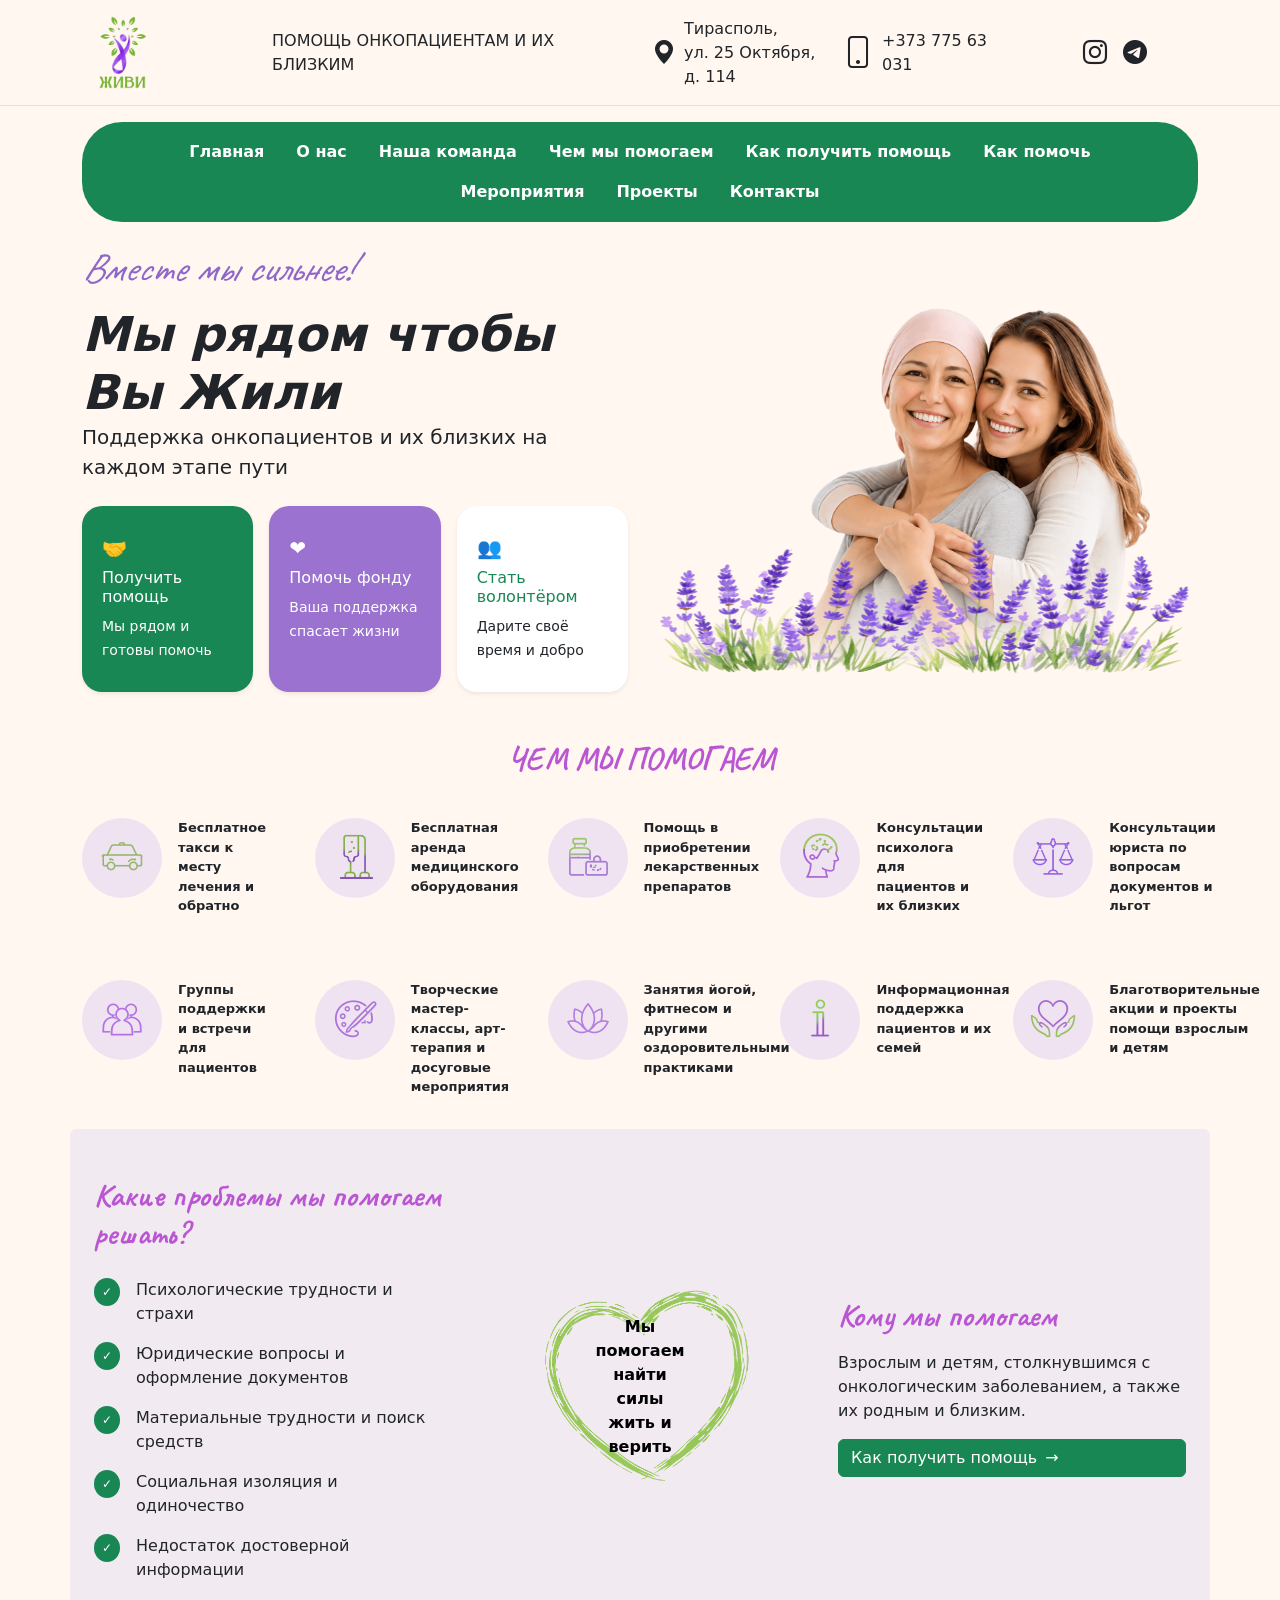
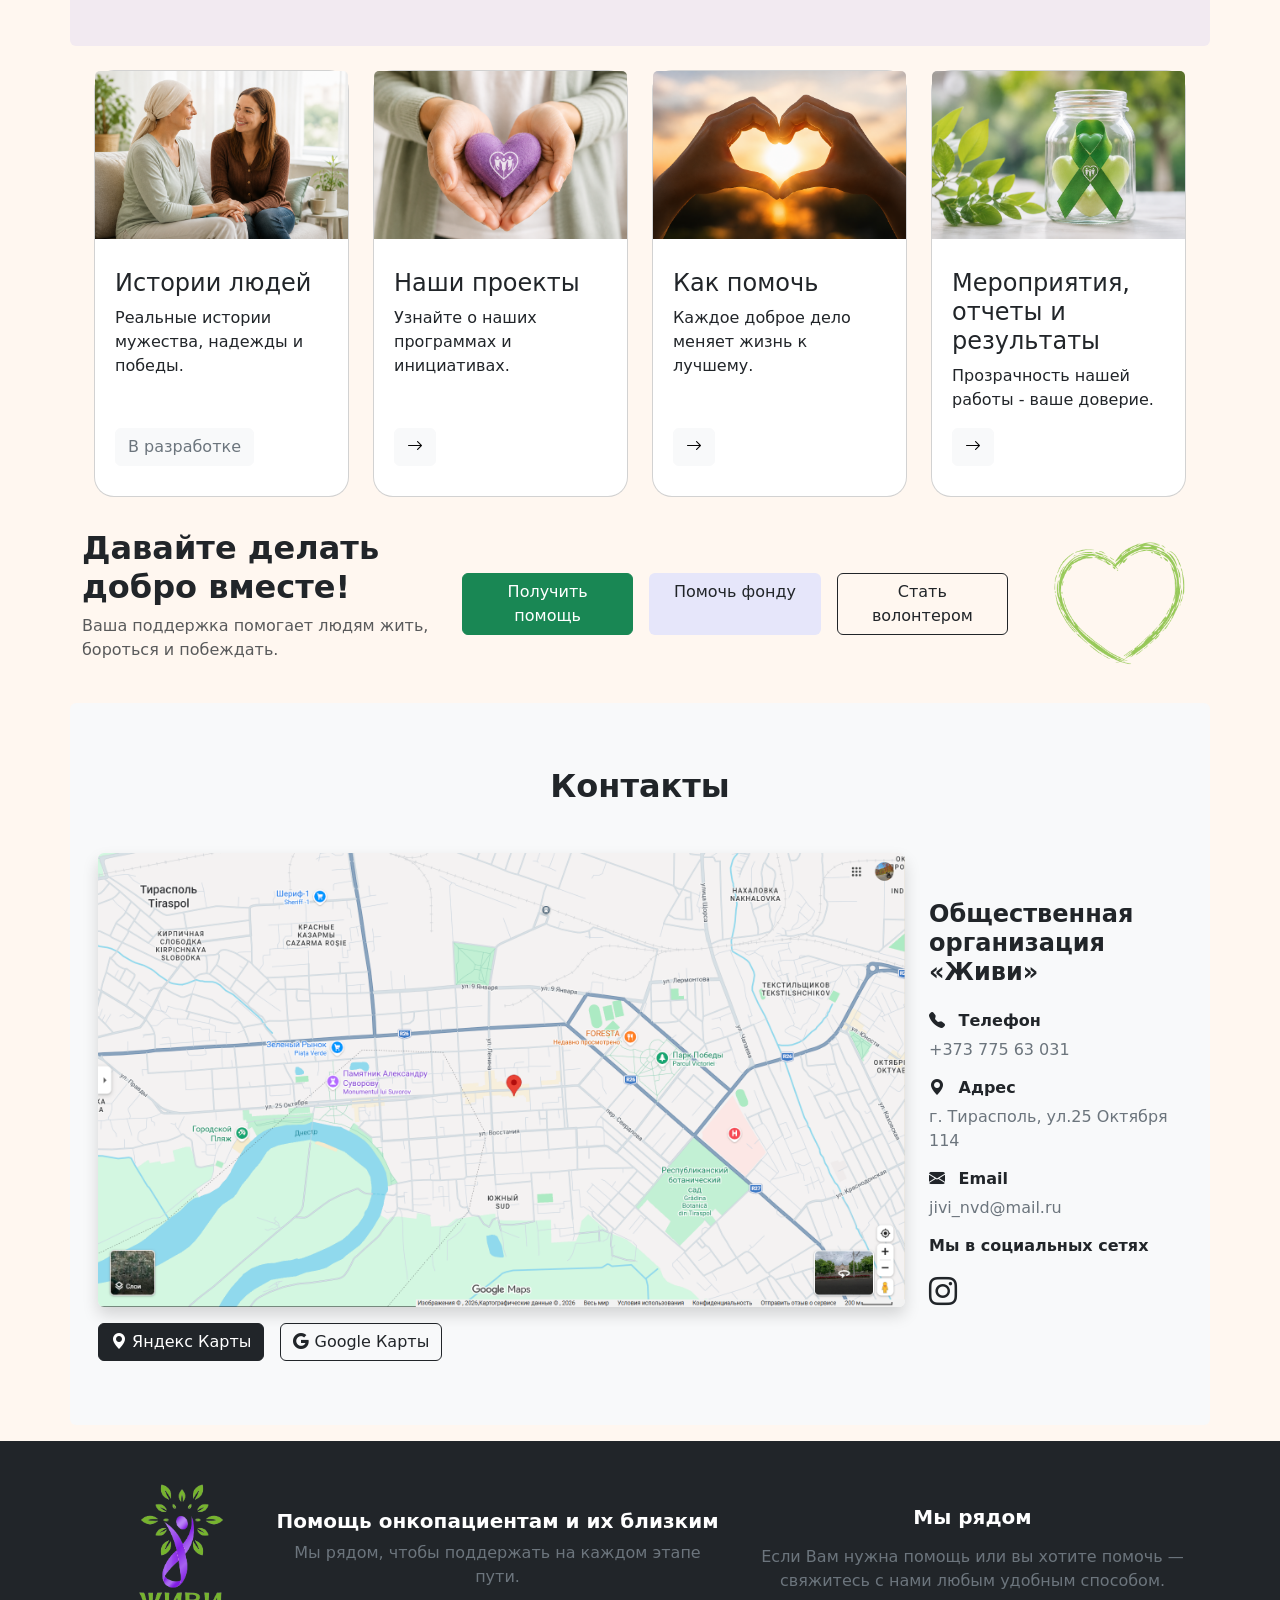
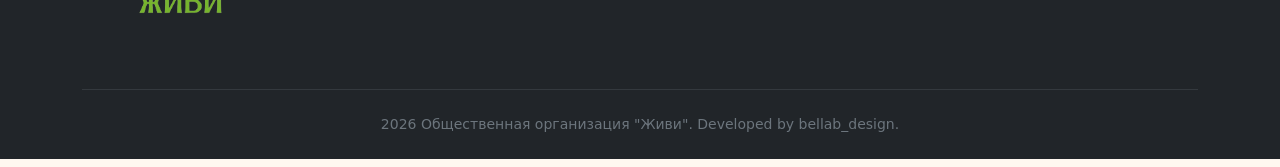
==== commit 277b49e8: "Добавлен волонтер" ====
--- a/index.html
+++ b/index.html
@@ -434,20 +434,20 @@
             <div class="col">
                 <div class="card h-100">
                     <img src="img/sections/stories.png" class="card-img-top" alt="Истории пациентов и людей, получивших поддержку">
-                    <div class="card-body">
-                        <h4 class="card-title">Истории людей</h4>
+                    <div class="card-body d-flex flex-column">
+                    <h4 class="card-title">Истории людей</h4>
                         <p class="card-text">Реальные истории мужества, надежды и победы.</p>
-                        <button type="button" class="btn btn-light text-secondary">В разработке</button>
+                        <button type="button" class="btn btn-light mt-auto align-self-start text-secondary">В разработке</button>
                     </div>
                 </div>
             </div>
             <div class="col">
                 <div class="card h-100">
                     <img src="img/sections/projects.png" class="card-img-top" alt="Проекты общественной организации «Живи»">
-                    <div class="card-body">
-                        <h4 class="card-title">Наши проекты</h4>
+                    <div class="card-body d-flex flex-column">
+                    <h4 class="card-title">Наши проекты</h4>
                         <p class="card-text">Узнайте о наших программах и инициативах.</p>
-                        <a href="ourProjects.html" type="button" class="btn btn-light"><i class="bi bi-arrow-right"></i>
+                        <a href="ourProjects.html" type="button" class="btn btn-light mt-auto align-self-start"><i class="bi bi-arrow-right"></i>
                         </a>
                     </div>
                 </div>
@@ -455,10 +455,10 @@
             <div class="col">
                 <div class="card h-100">
                     <img src="img/sections/howToHelp.png" class="card-img-top" alt="Способы помочь общественной организации «Живи»">
-                    <div class="card-body">
-                        <h4 class="card-title">Как помочь</h4>
+                    <div class="card-body d-flex flex-column">
+                    <h4 class="card-title">Как помочь</h4>
                         <p class="card-text">Каждое доброе дело меняет жизнь к лучшему.</p>
-                        <a href="howToHelp.html" type="button" class="btn btn-light"><i class="bi bi-arrow-right"></i>
+                        <a href="howToHelp.html" type="button" class="btn btn-light mt-auto align-self-start"><i class="bi bi-arrow-right"></i>
                         </a>
                     </div>
                 </div>
@@ -469,7 +469,7 @@
                     <div class="card-body d-flex flex-column">
                         <h4 class="card-title">Мероприятия, отчеты и результаты</h4>
                         <p class="card-text">Прозрачность нашей работы - ваше доверие.</p>
-                        <a href="events.html" type="button" class="btn btn-light"><i class="bi bi-arrow-right"></i></a>
+                        <a href="events.html" type="button" class="btn btn-light mt-auto align-self-start"><i class="bi bi-arrow-right"></i></a>
                     </div>
                 </div>
             </div>
